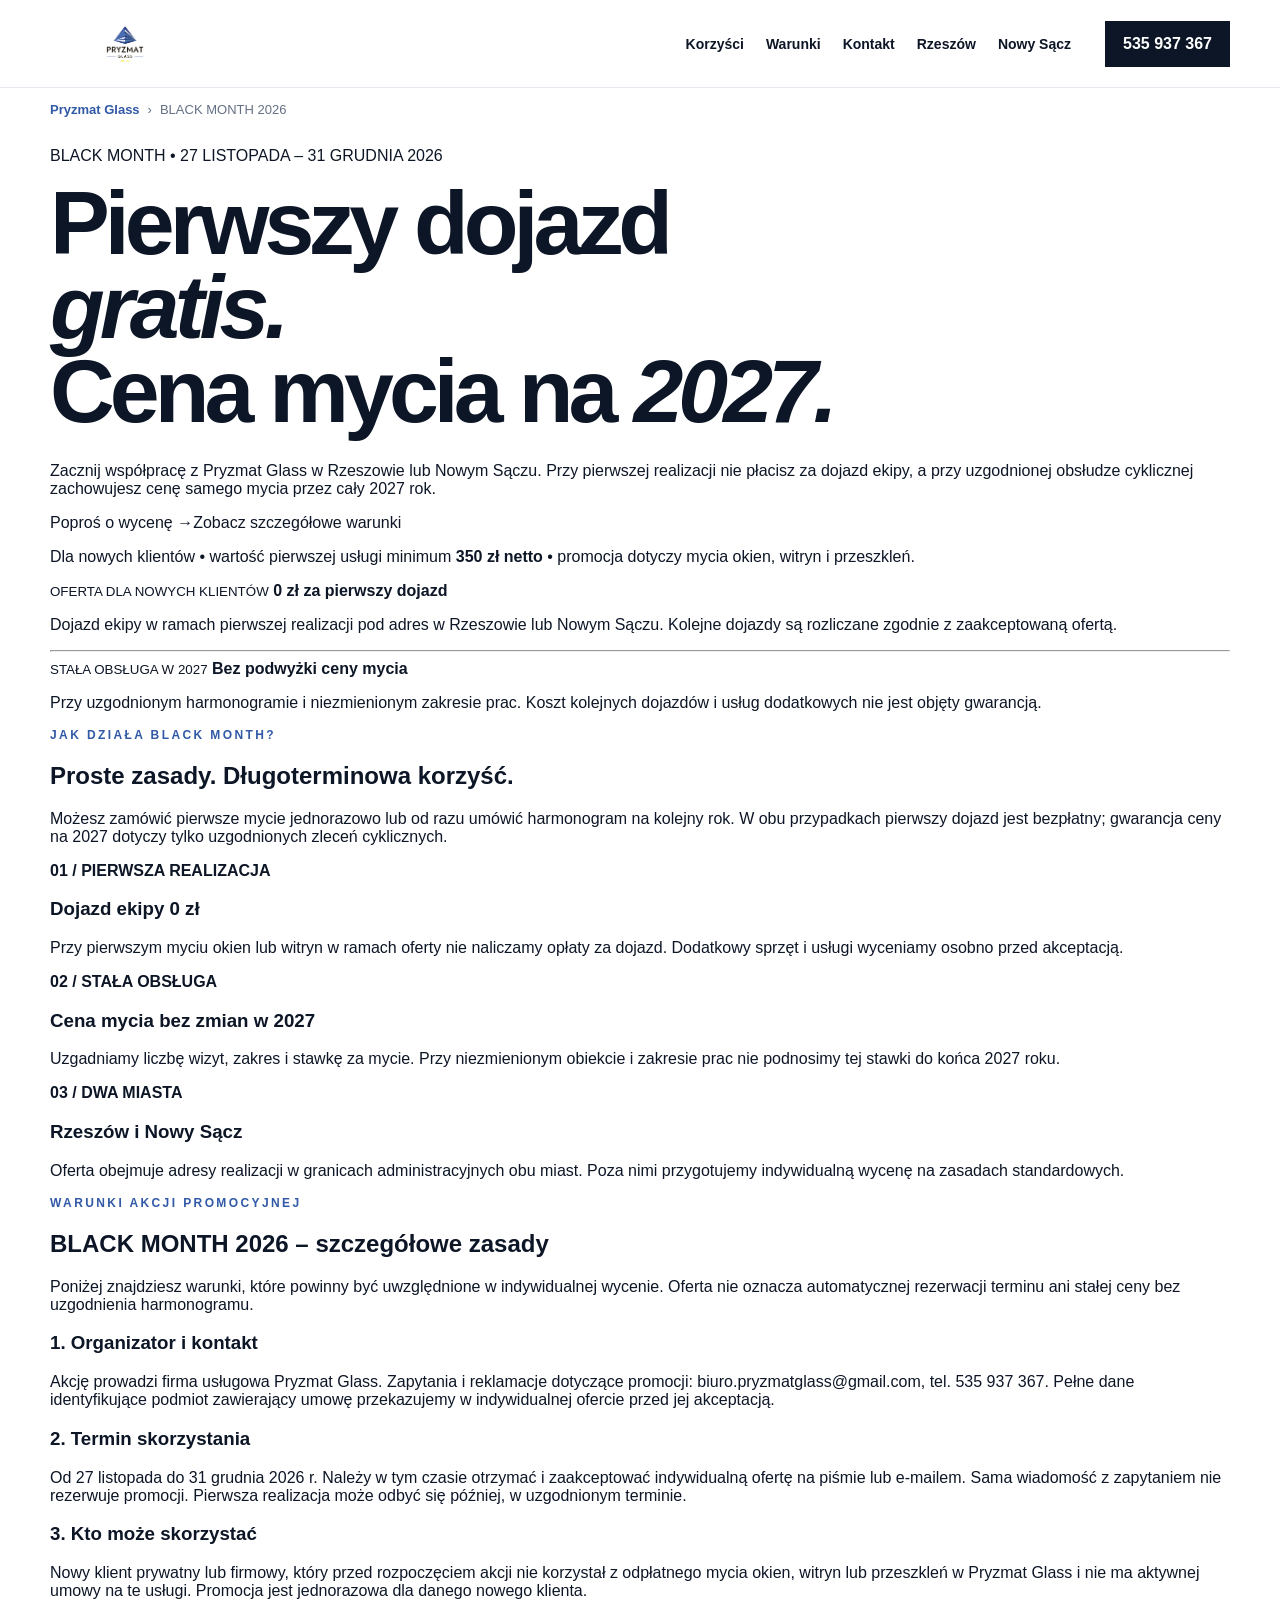
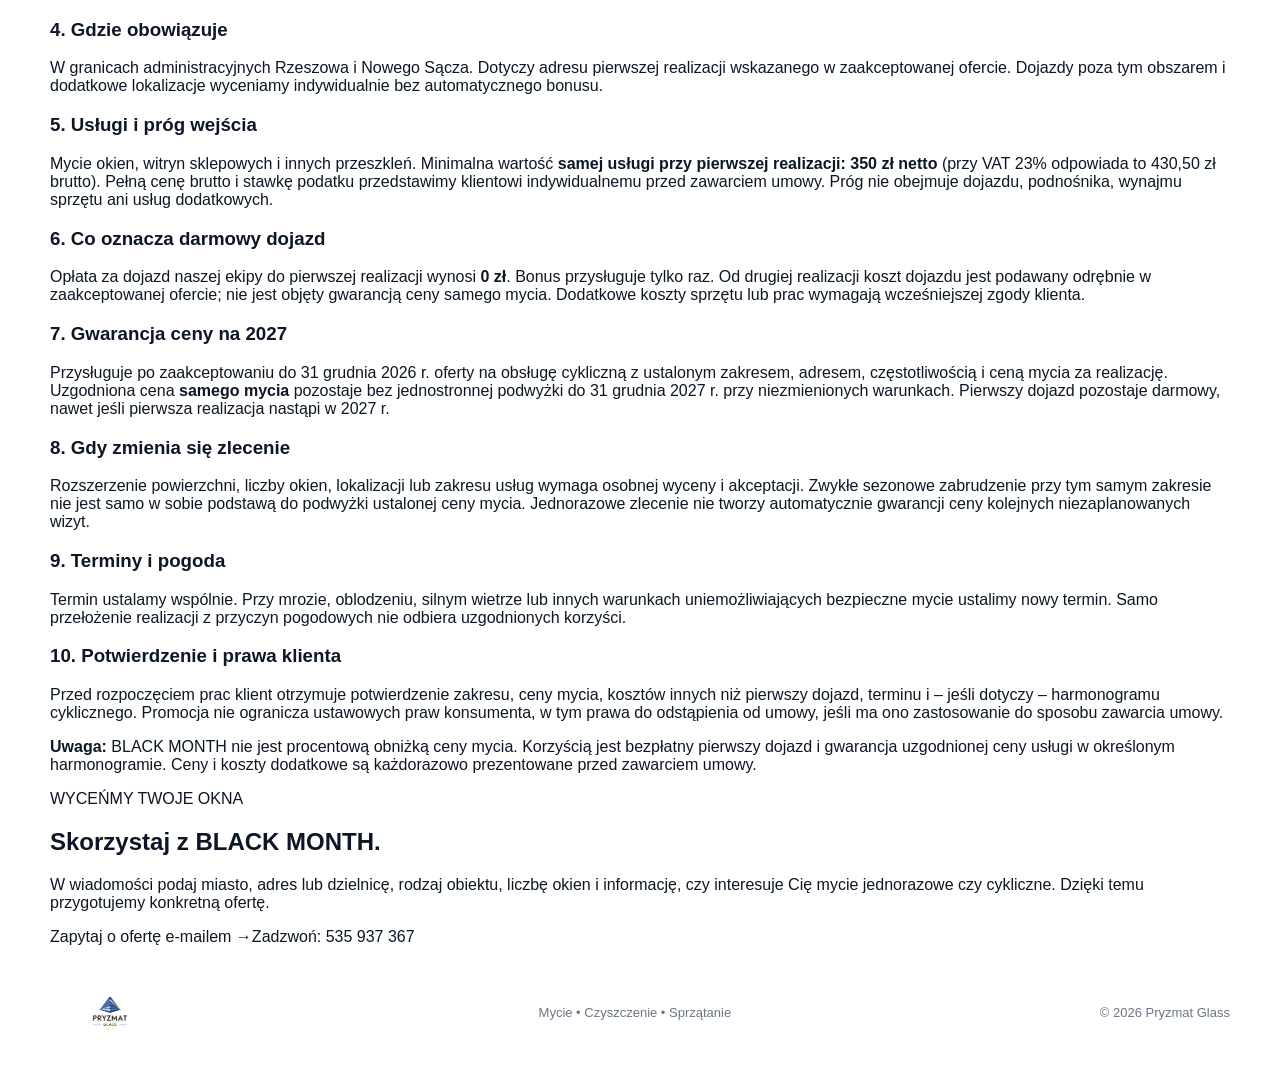
==== black-month/index.html @ 99ae0de3 "Add Black Month 2026 landing page and offer terms" ====
<!doctype html>
<html lang="pl">
<head>
<meta charset="utf-8">
<meta name="viewport" content="width=device-width,initial-scale=1">
<title>BLACK MONTH 2026 | Pierwszy dojazd gratis – Pryzmat Glass</title>
<meta name="description" content="BLACK MONTH Pryzmat Glass: od 27 listopada do 31 grudnia 2026 nowi klienci w Rzeszowie i Nowym Sączu mogą uzyskać bezpłatny dojazd przy pierwszym myciu okien oraz stałą cenę cyklicznego mycia na 2027 r. Sprawdź warunki.">
<link rel="canonical" href="https://pryzmat-glass.pl/black-month/">
<link rel="stylesheet" href="../assets/style.css">
<link rel="stylesheet" href="../assets/black-month.css">
<meta property="og:type" content="website">
<meta property="og:title" content="BLACK MONTH Pryzmat Glass | Pierwszy dojazd gratis">
<meta property="og:description" content="Dla nowych klientów w Rzeszowie i Nowym Sączu. Pierwszy dojazd gratis przy myciu od 350 zł netto, a przy stałej obsłudze – gwarancja ceny mycia w 2027 r.">
<meta property="og:url" content="https://pryzmat-glass.pl/black-month/">
<meta property="og:image" content="https://pryzmat-glass.pl/assets/images/20220507_125303.jpg">
</head>
<body class="bm-page">
<header class="top"><a class="brand" href="../"><img src="../assets/images/logo.jpg" alt="Pryzmat Glass"></a><button class="menu" aria-label="Menu">☰</button><nav aria-label="Nawigacja"><a href="#korzysci">Korzyści</a><a href="#warunki">Warunki</a><a href="#kontakt">Kontakt</a><a href="../mycie-okien-rzeszow/">Rzeszów</a><a href="../mycie-okien-nowy-sacz/">Nowy Sącz</a></nav><a class="phone" href="tel:+48535937367">535 937 367</a></header>
<main>
<nav class="breadcrumbs wrap" aria-label="Okruszki"><a href="../">Pryzmat Glass</a><span aria-hidden="true">›</span><span>BLACK MONTH 2026</span></nav>
<section class="bm-hero" aria-labelledby="bm-title"><div class="wrap bm-hero-inner">
<div>
<p class="bm-kicker">BLACK MONTH • 27 LISTOPADA – 31 GRUDNIA 2026</p>
<h1 id="bm-title">Pierwszy dojazd <em>gratis.</em><br>Cena mycia na <em>2027.</em></h1>
<p class="bm-hero-lead">Zacznij współpracę z Pryzmat Glass w Rzeszowie lub Nowym Sączu. Przy pierwszej realizacji nie płacisz za dojazd ekipy, a przy uzgodnionej obsłudze cyklicznej zachowujesz cenę samego mycia przez cały 2027 rok.</p>
<div class="bm-actions"><a class="bm-button" href="#kontakt">Poproś o wycenę →</a><a class="bm-link" href="#warunki">Zobacz szczegółowe warunki</a></div>
<p class="bm-small">Dla nowych klientów • wartość pierwszej usługi minimum <strong>350 zł netto</strong> • promocja dotyczy mycia okien, witryn i przeszkleń.</p>
</div>
<aside class="bm-ticket" aria-label="Najważniejsze zasady">
<small>OFERTA DLA NOWYCH KLIENTÓW</small>
<strong>0 zł za pierwszy dojazd</strong>
<p>Dojazd ekipy w ramach pierwszej realizacji pod adres w Rzeszowie lub Nowym Sączu. Kolejne dojazdy są rozliczane zgodnie z zaakceptowaną ofertą.</p>
<hr>
<small>STAŁA OBSŁUGA W 2027</small>
<strong>Bez podwyżki ceny mycia</strong>
<p>Przy uzgodnionym harmonogramie i niezmienionym zakresie prac. Koszt kolejnych dojazdów i usług dodatkowych nie jest objęty gwarancją.</p>
</aside>
</div></section>
<section class="bm-block wrap" id="korzysci" aria-labelledby="bm-korzysci-title">
<p class="eyebrow blue">JAK DZIAŁA BLACK MONTH?</p><h2 id="bm-korzysci-title">Proste zasady. Długoterminowa korzyść.</h2>
<p class="bm-intro">Możesz zamówić pierwsze mycie jednorazowo lub od razu umówić harmonogram na kolejny rok. W obu przypadkach pierwszy dojazd jest bezpłatny; gwarancja ceny na 2027 dotyczy tylko uzgodnionych zleceń cyklicznych.</p>
<div class="bm-cards">
<article class="bm-card"><b>01 / PIERWSZA REALIZACJA</b><h3>Dojazd ekipy 0 zł</h3><p>Przy pierwszym myciu okien lub witryn w ramach oferty nie naliczamy opłaty za dojazd. Dodatkowy sprzęt i usługi wyceniamy osobno przed akceptacją.</p></article>
<article class="bm-card"><b>02 / STAŁA OBSŁUGA</b><h3>Cena mycia bez zmian w 2027</h3><p>Uzgadniamy liczbę wizyt, zakres i stawkę za mycie. Przy niezmienionym obiekcie i zakresie prac nie podnosimy tej stawki do końca 2027 roku.</p></article>
<article class="bm-card"><b>03 / DWA MIASTA</b><h3>Rzeszów i Nowy Sącz</h3><p>Oferta obejmuje adresy realizacji w granicach administracyjnych obu miast. Poza nimi przygotujemy indywidualną wycenę na zasadach standardowych.</p></article>
</div>
</section>
<section class="bm-terms" id="warunki" aria-labelledby="bm-warunki-title"><div class="wrap">
<p class="eyebrow blue">WARUNKI AKCJI PROMOCYJNEJ</p><h2 id="bm-warunki-title">BLACK MONTH 2026 – szczegółowe zasady</h2>
<p class="bm-intro">Poniżej znajdziesz warunki, które powinny być uwzględnione w indywidualnej wycenie. Oferta nie oznacza automatycznej rezerwacji terminu ani stałej ceny bez uzgodnienia harmonogramu.</p>
<div class="bm-terms-list">
<section class="bm-term"><h3>1. Organizator i kontakt</h3><p>Akcję prowadzi firma usługowa Pryzmat Glass. Zapytania i reklamacje dotyczące promocji: <a href="mailto:biuro.pryzmatglass@gmail.com">biuro.pryzmatglass@gmail.com</a>, tel. <a href="tel:+48535937367">535 937 367</a>. Pełne dane identyfikujące podmiot zawierający umowę przekazujemy w indywidualnej ofercie przed jej akceptacją.</p></section>
<section class="bm-term"><h3>2. Termin skorzystania</h3><p>Od <time datetime="2026-11-27">27 listopada</time> do <time datetime="2026-12-31">31 grudnia 2026 r.</time> Należy w tym czasie otrzymać i zaakceptować indywidualną ofertę na piśmie lub e-mailem. Sama wiadomość z zapytaniem nie rezerwuje promocji. Pierwsza realizacja może odbyć się później, w uzgodnionym terminie.</p></section>
<section class="bm-term"><h3>3. Kto może skorzystać</h3><p>Nowy klient prywatny lub firmowy, który przed rozpoczęciem akcji nie korzystał z odpłatnego mycia okien, witryn lub przeszkleń w Pryzmat Glass i nie ma aktywnej umowy na te usługi. Promocja jest jednorazowa dla danego nowego klienta.</p></section>
<section class="bm-term"><h3>4. Gdzie obowiązuje</h3><p>W granicach administracyjnych Rzeszowa i Nowego Sącza. Dotyczy adresu pierwszej realizacji wskazanego w zaakceptowanej ofercie. Dojazdy poza tym obszarem i dodatkowe lokalizacje wyceniamy indywidualnie bez automatycznego bonusu.</p></section>
<section class="bm-term"><h3>5. Usługi i próg wejścia</h3><p>Mycie okien, witryn sklepowych i innych przeszkleń. Minimalna wartość <strong>samej usługi przy pierwszej realizacji: 350 zł netto</strong> (przy VAT 23% odpowiada to 430,50 zł brutto). Pełną cenę brutto i stawkę podatku przedstawimy klientowi indywidualnemu przed zawarciem umowy. Próg nie obejmuje dojazdu, podnośnika, wynajmu sprzętu ani usług dodatkowych.</p></section>
<section class="bm-term"><h3>6. Co oznacza darmowy dojazd</h3><p>Opłata za dojazd naszej ekipy do pierwszej realizacji wynosi <strong>0 zł</strong>. Bonus przysługuje tylko raz. Od drugiej realizacji koszt dojazdu jest podawany odrębnie w zaakceptowanej ofercie; nie jest objęty gwarancją ceny samego mycia. Dodatkowe koszty sprzętu lub prac wymagają wcześniejszej zgody klienta.</p></section>
<section class="bm-term"><h3>7. Gwarancja ceny na 2027</h3><p>Przysługuje po zaakceptowaniu do 31 grudnia 2026 r. oferty na obsługę cykliczną z ustalonym zakresem, adresem, częstotliwością i ceną mycia za realizację. Uzgodniona cena <strong>samego mycia</strong> pozostaje bez jednostronnej podwyżki do <time datetime="2027-12-31">31 grudnia 2027 r.</time> przy niezmienionych warunkach. Pierwszy dojazd pozostaje darmowy, nawet jeśli pierwsza realizacja nastąpi w 2027 r.</p></section>
<section class="bm-term"><h3>8. Gdy zmienia się zlecenie</h3><p>Rozszerzenie powierzchni, liczby okien, lokalizacji lub zakresu usług wymaga osobnej wyceny i akceptacji. Zwykłe sezonowe zabrudzenie przy tym samym zakresie nie jest samo w sobie podstawą do podwyżki ustalonej ceny mycia. Jednorazowe zlecenie nie tworzy automatycznie gwarancji ceny kolejnych niezaplanowanych wizyt.</p></section>
<section class="bm-term"><h3>9. Terminy i pogoda</h3><p>Termin ustalamy wspólnie. Przy mrozie, oblodzeniu, silnym wietrze lub innych warunkach uniemożliwiających bezpieczne mycie ustalimy nowy termin. Samo przełożenie realizacji z przyczyn pogodowych nie odbiera uzgodnionych korzyści.</p></section>
<section class="bm-term"><h3>10. Potwierdzenie i prawa klienta</h3><p>Przed rozpoczęciem prac klient otrzymuje potwierdzenie zakresu, ceny mycia, kosztów innych niż pierwszy dojazd, terminu i – jeśli dotyczy – harmonogramu cyklicznego. Promocja nie ogranicza ustawowych praw konsumenta, w tym prawa do odstąpienia od umowy, jeśli ma ono zastosowanie do sposobu zawarcia umowy.</p></section>
</div>
<p class="bm-footnote"><strong>Uwaga:</strong> BLACK MONTH nie jest procentową obniżką ceny mycia. Korzyścią jest bezpłatny pierwszy dojazd i gwarancja uzgodnionej ceny usługi w określonym harmonogramie. Ceny i koszty dodatkowe są każdorazowo prezentowane przed zawarciem umowy.</p>
</div></section>
<section class="bm-contact" id="kontakt"><div class="wrap">
<p class="bm-kicker">WYCEŃMY TWOJE OKNA</p><h2>Skorzystaj z BLACK MONTH.</h2>
<p>W wiadomości podaj miasto, adres lub dzielnicę, rodzaj obiektu, liczbę okien i informację, czy interesuje Cię mycie jednorazowe czy cykliczne. Dzięki temu przygotujemy konkretną ofertę.</p>
<div class="bm-actions"><a class="bm-button" href="mailto:biuro.pryzmatglass@gmail.com?subject=BLACK%20MONTH%202026%20-%20wycena%20mycia%20okien">Zapytaj o ofertę e-mailem →</a><a class="bm-link" href="tel:+48535937367">Zadzwoń: 535 937 367</a></div>
</div></section>
</main>
<footer><div class="wrap foot"><a href="../"><img src="../assets/images/logo.jpg" alt="Pryzmat Glass"></a><p>Mycie • Czyszczenie • Sprzątanie</p><p>© 2026 Pryzmat Glass</p></div></footer>
<script src="../assets/app.js"></script>
</body>
</html>
---- assets/style.css ----
:root{--blue:#3159a6;--ink:#0d1626;--muted:#647084;--light:#f4f6f9}*{box-sizing:border-box}html{scroll-behavior:smooth}body{margin:0;font-family:Arial,Helvetica,sans-serif;color:var(--ink);background:#fff}a{text-decoration:none;color:inherit}.wrap{width:min(1180px,calc(100% - 44px));margin:auto}.top{height:88px;display:flex;align-items:center;gap:34px;padding:0 max(22px,calc((100vw - 1180px)/2));background:#fff;position:sticky;top:0;z-index:10;border-bottom:1px solid #e7eaf0}.brand img{width:150px;height:64px;object-fit:contain}.top nav{display:flex;gap:28px;margin-left:auto;font-size:14px;font-weight:700}.top nav a:hover{color:var(--blue)}.phone{background:var(--ink);color:white;padding:14px 18px;font-weight:700}.menu{display:none;border:0;background:none;font-size:25px}.hero{height:min(760px,calc(100vh - 88px));min-height:580px;position:relative;background:url('images/windows-hero-1600.webp') center/cover no-repeat;color:white}.shade{position:absolute;inset:0;background:linear-gradient(90deg,rgba(5,14,28,.88),rgba(5,14,28,.42) 55%,rgba(5,14,28,.12))}.heroText{position:relative;z-index:1;width:min(1180px,calc(100% - 44px));margin:auto;padding-top:120px}.eyebrow{font-size:12px;letter-spacing:.2em;font-weight:800;margin:0 0 20px}.blue{color:var(--blue)}h1{font-size:clamp(50px,7vw,92px);line-height:.94;letter-spacing:-.055em;margin:0 0 28px;max-width:850px}h1 span{color:#8fb7ff}.heroText>p:not(.eyebrow){font-size:19px;line-height:1.6;max-width:620px;color:#e7edf7}.actions{display:flex;gap:12px;margin:34px 0}.primary,.ghost{display:inline-block;padding:16px 22px;font-weight:800;font-size:14px}.primary{background:var(--blue);color:white}.ghost{border:1px solid #ffffff80;color:white}.hero small{letter-spacing:.06em;color:#dce4f2}.intro{display:grid;grid-template-columns:1fr 1fr;gap:90px;padding:105px 0}.intro h2,.services h2,.gallery h2,.area h2,.contact h2,.dark h2{font-size:clamp(36px,5vw,60px);letter-spacing:-.04em;line-height:1.05;margin:0}.intro>p,.galleryHead>p,.area>p{font-size:17px;line-height:1.75;color:var(--muted)}.services{background:var(--light);padding:100px 0}.grid{display:grid;grid-template-columns:repeat(3,1fr);margin-top:55px;border-top:1px solid #d8dde5;border-left:1px solid #d8dde5}.grid article{background:white;padding:34px;min-height:220px;border-right:1px solid #d8dde5;border-bottom:1px solid #d8dde5}.grid b{font-size:12px;color:var(--blue)}.grid h3{font-size:23px;margin:40px 0 12px}.grid p{color:var(--muted);line-height:1.6}.gallery{padding:105px 0}.galleryHead{display:grid;grid-template-columns:1.4fr .6fr;gap:60px;align-items:end;margin-bottom:45px}.masonry{display:grid;grid-template-columns:repeat(3,1fr);grid-auto-rows:330px;gap:12px}.masonry figure{margin:0;overflow:hidden;background:#eee}.masonry .wide{grid-column:span 2}.masonry img{width:100%;height:100%;object-fit:cover;transition:.4s}.masonry figure:hover img{transform:scale(1.025)}.dark{background:#0b1321;color:white;padding:100px 0}.darkGrid{display:grid;grid-template-columns:1.2fr .8fr;gap:100px}.darkGrid h3{font-size:21px;margin:0 0 10px}.darkGrid p{color:#aeb8c8;line-height:1.7;margin:0 0 35px}.area{padding:100px 0}.cities{display:flex;flex-wrap:wrap;gap:10px;margin:42px 0 28px}.cities span{font-size:18px;font-weight:800;padding:16px 22px;background:var(--light);border-bottom:3px solid var(--blue)}.contact{background:#3159a6;color:white;padding:100px 0}.contactGrid{display:grid;grid-template-columns:1fr 1fr;gap:80px}.contactGrid>div>p:last-child{line-height:1.7;color:#e2eaff;max-width:570px}.contactBox{display:flex;flex-direction:column;align-items:flex-start;justify-content:center}.number{font-size:clamp(35px,5vw,58px);font-weight:900;letter-spacing:-.04em}.mail{margin:14px 0 30px}.black{background:#0b1321}footer{padding:35px 0}.foot{display:flex;align-items:center;justify-content:space-between;color:#6c7585;font-size:13px}.foot img{width:120px;height:60px;object-fit:contain}@media(max-width:820px){.top{height:72px}.brand img{width:112px;height:55px}.phone{display:none}.menu{display:block;margin-left:auto}.top nav{display:none;position:absolute;top:72px;left:0;right:0;background:white;padding:22px;flex-direction:column;border-bottom:1px solid #ddd}.top nav.open{display:flex}.hero{min-height:620px}.heroText{padding-top:95px}.intro,.galleryHead,.darkGrid,.contactGrid{grid-template-columns:1fr;gap:35px}.intro,.services,.gallery,.dark,.area,.contact{padding-top:75px;padding-bottom:75px}.grid{grid-template-columns:1fr}.masonry{grid-template-columns:1fr;grid-auto-rows:300px}.masonry .wide{grid-column:auto}.foot{flex-direction:column;gap:12px;text-align:center}}@media(max-width:480px){.wrap,.heroText{width:min(100% - 28px,1180px)}h1{font-size:48px}.actions{flex-direction:column;align-items:flex-start}.masonry{grid-auto-rows:250px}}

.subHero{height:650px;min-height:560px;position:relative;background:url('images/windows-hero-1600.webp') center/cover no-repeat;color:white}.subHero .heroText{padding-top:105px}.related p{font-size:17px;line-height:1.75;color:var(--muted);margin-top:0}.textLink{display:inline-block;margin-top:12px;color:var(--blue);font-weight:800}.faq{margin-top:48px;border-top:1px solid #d8dde5}.faq details{background:#fff;border-bottom:1px solid #d8dde5;padding:0 26px}.faq summary{cursor:pointer;font-size:18px;font-weight:800;padding:24px 0}.faq details p{color:var(--muted);line-height:1.7;margin:0 0 24px}@media(max-width:820px){.subHero{min-height:620px}.subHero .heroText{padding-top:90px}}


.subHero.cleaningHero{background-image:linear-gradient(90deg,rgba(4,14,25,.78) 0%,rgba(4,14,25,.42) 42%,rgba(4,14,25,.08) 72%),url("images/sprzatanie-krosno-hero.jpg");background-size:cover;background-position:center}

.breadcrumbs{padding:14px 0;font-size:13px;color:var(--muted);display:flex;gap:8px;align-items:center}.breadcrumbs a{font-weight:700;color:var(--blue)}

:root{--windows-hero-image:url('/assets/images/windows-hero-1600.webp')}
.nsHero,.rzHero{padding-bottom:32px}
section[id]{scroll-margin-top:100px}
.breadcrumbs{flex-wrap:wrap}
.mail{overflow-wrap:anywhere;max-width:100%}
.projectVideo{max-width:500px;margin:28px auto 0;padding:24px;text-align:center;background:var(--light);border:1px solid #d8dde5;min-height:240px}
.projectVideo button{border:0;cursor:pointer;font-family:inherit;min-height:44px}
.projectVideo button[hidden]{display:none}
.projectVideo .fb-video,.projectVideo iframe{max-width:100%}
.projectVideo p{line-height:1.6}
@media(max-width:820px){
  :root{--windows-hero-image:url('/assets/images/windows-hero-960.webp')}
  .hero,.subHero{background-image:var(--windows-hero-image);height:auto;min-height:620px;padding-bottom:36px}
  .top{gap:8px;padding-left:14px;padding-right:14px}
  .top .brand{margin-right:auto;flex-shrink:0}
  .top .brand img{width:90px}
  .top .phone{display:inline-flex;align-items:center;order:2;min-height:44px;padding:10px;font-size:13px;white-space:nowrap}
  .top .menu{order:3;margin-left:0;min-width:44px;min-height:44px;flex-shrink:0}
  .top nav{max-height:calc(100dvh - 72px);overflow-y:auto}
  section[id]{scroll-margin-top:84px}
}
@media(prefers-reduced-motion:reduce){html{scroll-behavior:auto}.masonry img{transition:none}}

.subHero.gutterHero{background-image:linear-gradient(90deg,rgba(4,14,25,.82) 0%,rgba(4,14,25,.45) 45%,rgba(4,14,25,.10) 75%),url("images/czyszczenie-rynien-krosno-hero.webp");background-size:cover;background-position:center}
.subHero.pavingHero{background-image:linear-gradient(90deg,rgba(4,14,25,.82) 0%,rgba(4,14,25,.43) 45%,rgba(4,14,25,.08) 75%),url("images/mycie-kostki-krosno-hero.webp");background-size:cover;background-position:center}

.nsHomeProject{display:grid;grid-template-columns:minmax(0,1fr) minmax(0,1fr);align-items:center;gap:48px;padding:0 0 80px}.nsHomeProject figure{margin:0}.nsHomeProject img{display:block;width:100%;height:auto;border-radius:4px}.nsHomeProject figcaption{font-size:14px;line-height:1.5;color:var(--muted);margin-top:8px}.nsHomeProject h2{font-size:clamp(30px,4vw,48px);letter-spacing:-.04em;line-height:1.1;margin:0 0 20px}.nsHomeProject p:not(.eyebrow){font-size:17px;line-height:1.7;color:var(--muted)}@media(max-width:820px){.nsHomeProject{grid-template-columns:1fr;gap:28px;padding-bottom:60px}}

/* Accessible desktop/mobile service dropdown and rental navigation */
.top nav{align-items:center;gap:22px}.top .nav-dropdown{position:relative}.top .nav-dropdown summary{list-style:none;cursor:pointer;white-space:nowrap;font-weight:700}.top .nav-dropdown summary::-webkit-details-marker{display:none}.top .nav-dropdown summary span{font-size:11px;margin-left:4px}.top .nav-dropdown summary:hover,.top .nav-dropdown[open] summary{color:var(--blue)}.top .nav-dropdown-list{position:absolute;top:calc(100% + 20px);left:-18px;min-width:240px;background:#fff;border:1px solid #e3e8f0;box-shadow:0 14px 32px rgba(13,22,38,.15);padding:8px;display:flex;flex-direction:column;gap:0;z-index:20}.top .nav-dropdown-list a{display:block;padding:12px 14px;white-space:nowrap;border-radius:4px}.top .nav-dropdown-list a:hover,.top .nav-dropdown-list a:focus-visible{background:#eef3fa}.top .nav-rental{color:#3159a6;font-weight:800}.top .nav-dropdown summary:focus-visible,.top nav a:focus-visible{outline:2px solid #3159a6;outline-offset:4px}@media(max-width:1050px) and (min-width:821px){.top{gap:16px}.top nav{gap:14px;font-size:13px}.brand img{width:115px}.phone{padding:12px;font-size:13px}}@media(max-width:820px){.top nav{align-items:stretch;gap:0}.top nav>a,.top .nav-dropdown summary{display:block;padding:12px 0}.top .nav-dropdown-list{position:static;min-width:0;box-shadow:none;border:0;border-left:2px solid #dce5f0;padding:0 0 0 14px;margin:4px 0 8px}.top .nav-dropdown-list a{white-space:normal;padding:11px 8px}.top .nav-rental{font-weight:800}}
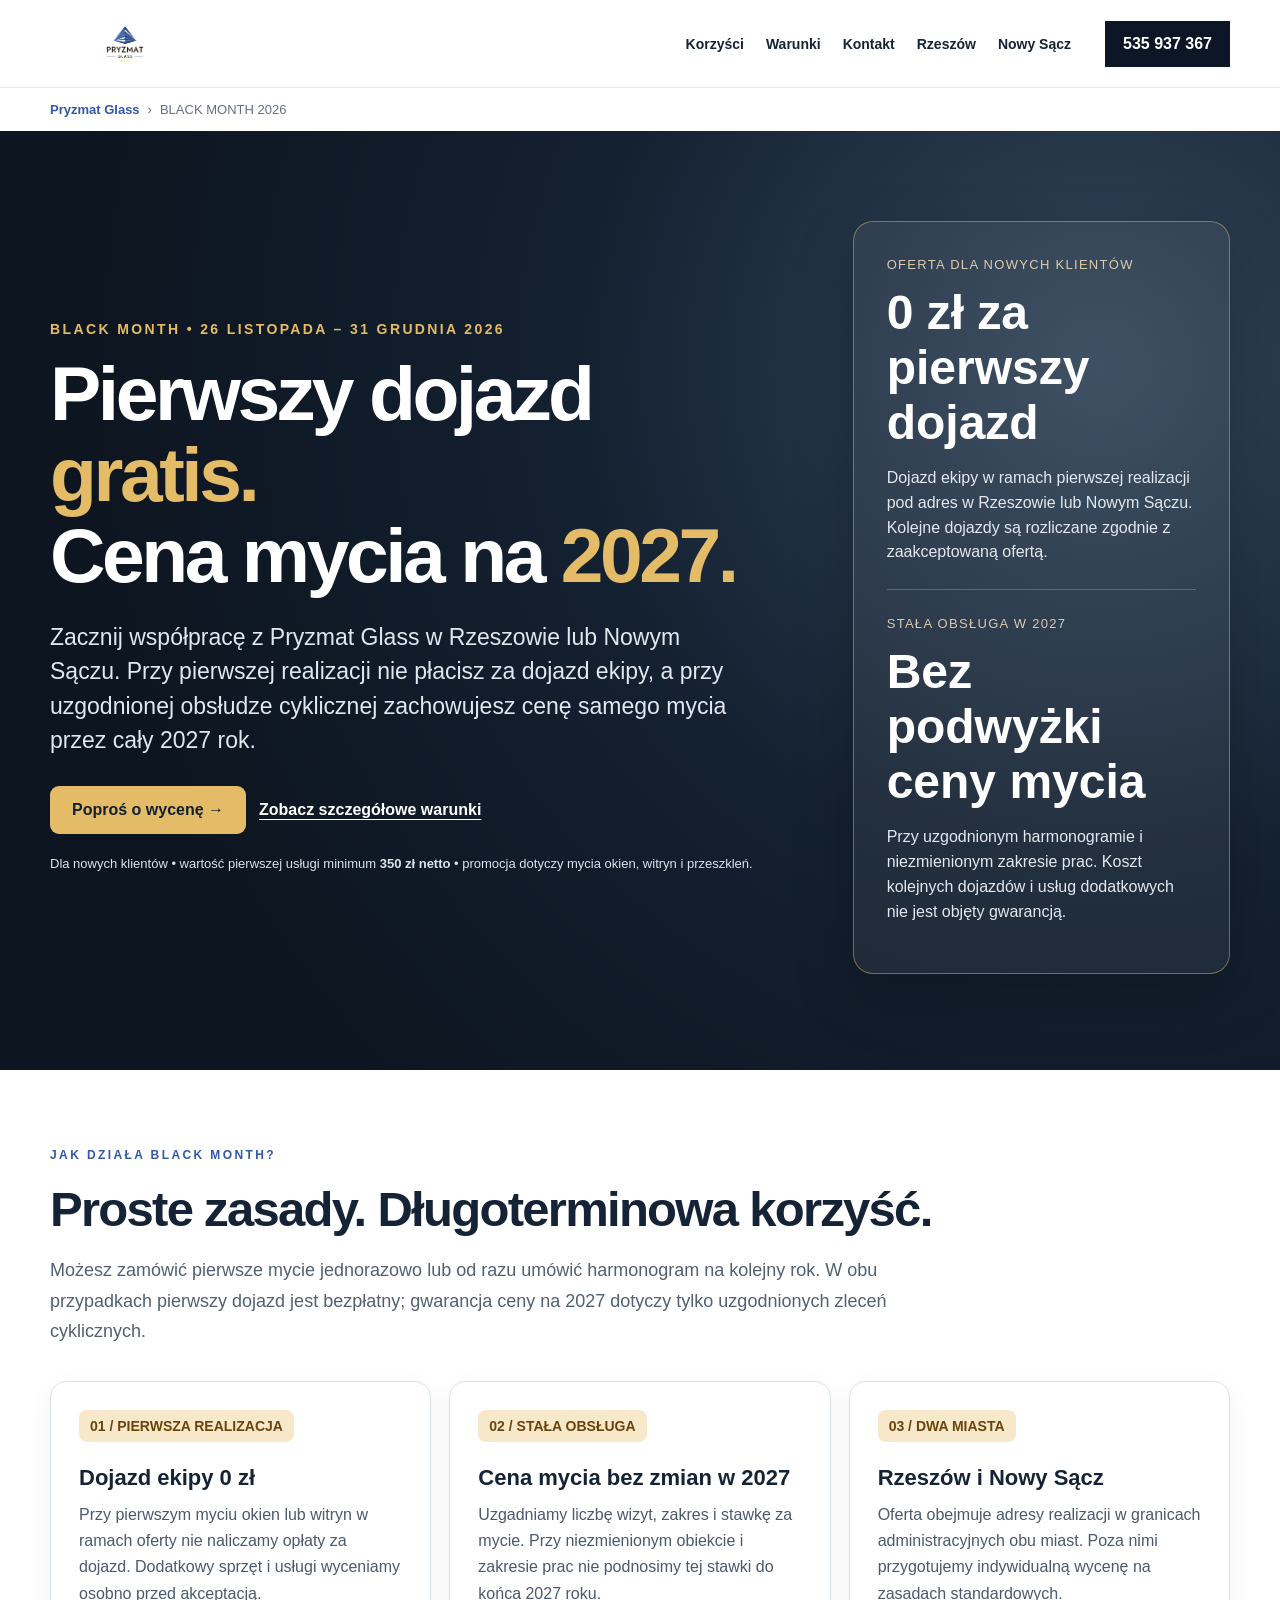
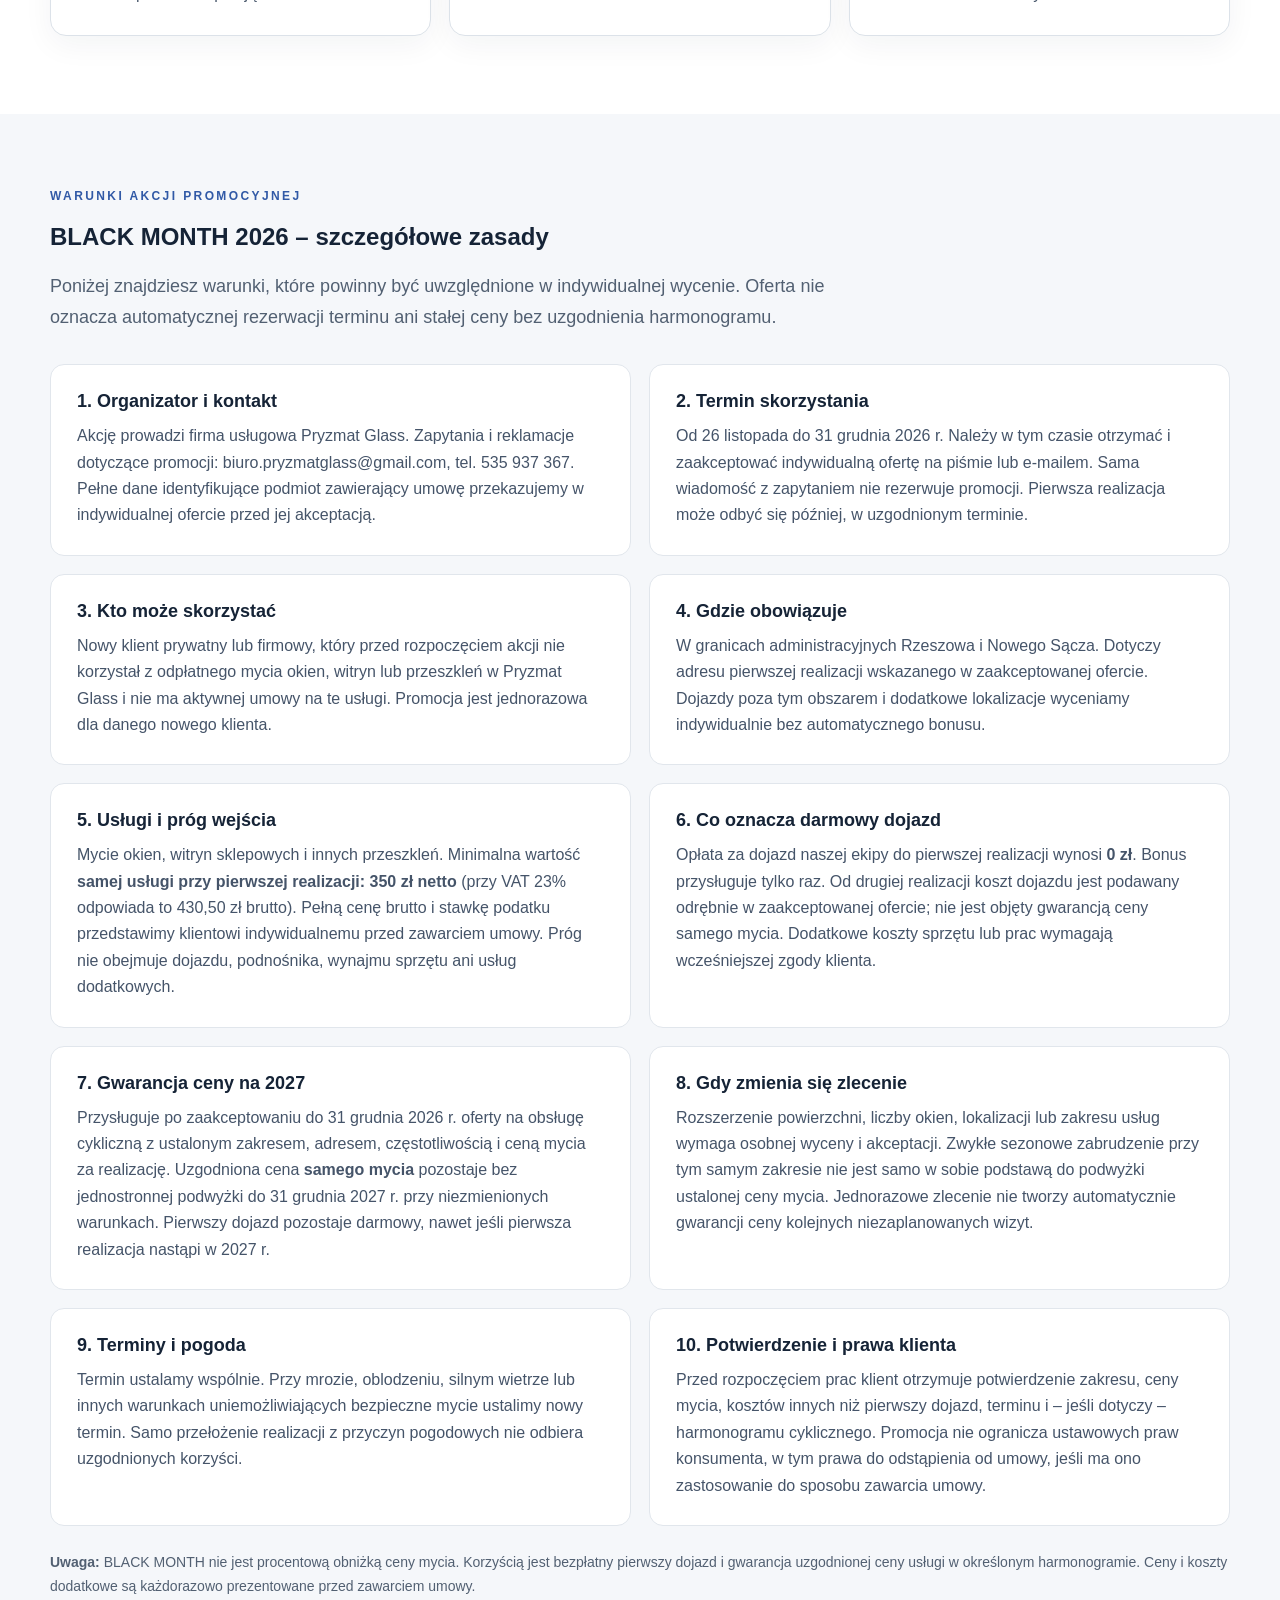
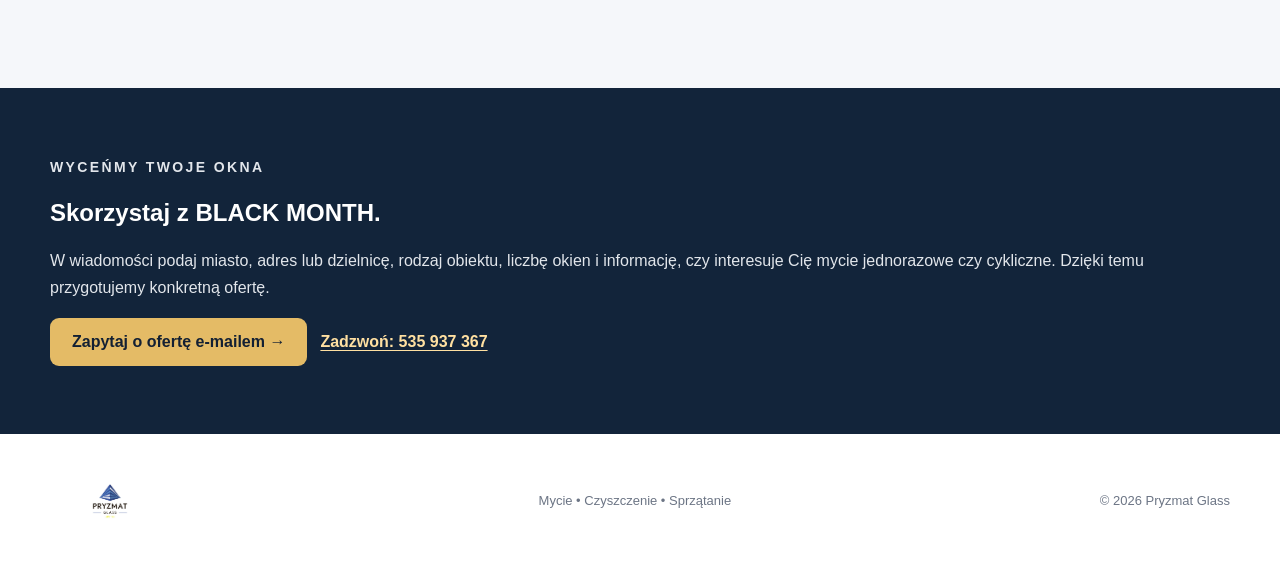
==== commit d6df5cea: "Start Black Month promotion on 26 November 2026" ====
--- a/black-month/index.html
+++ b/black-month/index.html
@@ -4,7 +4,7 @@
 <meta charset="utf-8">
 <meta name="viewport" content="width=device-width,initial-scale=1">
 <title>BLACK MONTH 2026 | Pierwszy dojazd gratis – Pryzmat Glass</title>
-<meta name="description" content="BLACK MONTH Pryzmat Glass: od 27 listopada do 31 grudnia 2026 nowi klienci w Rzeszowie i Nowym Sączu mogą uzyskać bezpłatny dojazd przy pierwszym myciu okien oraz stałą cenę cyklicznego mycia na 2027 r. Sprawdź warunki.">
+<meta name="description" content="BLACK MONTH Pryzmat Glass: od 26 listopada do 31 grudnia 2026 nowi klienci w Rzeszowie i Nowym Sączu mogą uzyskać bezpłatny dojazd przy pierwszym myciu okien oraz stałą cenę cyklicznego mycia na 2027 r. Sprawdź warunki.">
 <link rel="canonical" href="https://pryzmat-glass.pl/black-month/">
 <link rel="stylesheet" href="../assets/style.css">
 <link rel="stylesheet" href="../assets/black-month.css">
@@ -20,7 +20,7 @@
 <nav class="breadcrumbs wrap" aria-label="Okruszki"><a href="../">Pryzmat Glass</a><span aria-hidden="true">›</span><span>BLACK MONTH 2026</span></nav>
 <section class="bm-hero" aria-labelledby="bm-title"><div class="wrap bm-hero-inner">
 <div>
-<p class="bm-kicker">BLACK MONTH • 27 LISTOPADA – 31 GRUDNIA 2026</p>
+<p class="bm-kicker">BLACK MONTH • 26 LISTOPADA – 31 GRUDNIA 2026</p>
 <h1 id="bm-title">Pierwszy dojazd <em>gratis.</em><br>Cena mycia na <em>2027.</em></h1>
 <p class="bm-hero-lead">Zacznij współpracę z Pryzmat Glass w Rzeszowie lub Nowym Sączu. Przy pierwszej realizacji nie płacisz za dojazd ekipy, a przy uzgodnionej obsłudze cyklicznej zachowujesz cenę samego mycia przez cały 2027 rok.</p>
 <div class="bm-actions"><a class="bm-button" href="#kontakt">Poproś o wycenę →</a><a class="bm-link" href="#warunki">Zobacz szczegółowe warunki</a></div>
@@ -50,7 +50,7 @@
 <p class="bm-intro">Poniżej znajdziesz warunki, które powinny być uwzględnione w indywidualnej wycenie. Oferta nie oznacza automatycznej rezerwacji terminu ani stałej ceny bez uzgodnienia harmonogramu.</p>
 <div class="bm-terms-list">
 <section class="bm-term"><h3>1. Organizator i kontakt</h3><p>Akcję prowadzi firma usługowa Pryzmat Glass. Zapytania i reklamacje dotyczące promocji: <a href="mailto:biuro.pryzmatglass@gmail.com">biuro.pryzmatglass@gmail.com</a>, tel. <a href="tel:+48535937367">535 937 367</a>. Pełne dane identyfikujące podmiot zawierający umowę przekazujemy w indywidualnej ofercie przed jej akceptacją.</p></section>
-<section class="bm-term"><h3>2. Termin skorzystania</h3><p>Od <time datetime="2026-11-27">27 listopada</time> do <time datetime="2026-12-31">31 grudnia 2026 r.</time> Należy w tym czasie otrzymać i zaakceptować indywidualną ofertę na piśmie lub e-mailem. Sama wiadomość z zapytaniem nie rezerwuje promocji. Pierwsza realizacja może odbyć się później, w uzgodnionym terminie.</p></section>
+<section class="bm-term"><h3>2. Termin skorzystania</h3><p>Od <time datetime="2026-11-26">26 listopada</time> do <time datetime="2026-12-31">31 grudnia 2026 r.</time> Należy w tym czasie otrzymać i zaakceptować indywidualną ofertę na piśmie lub e-mailem. Sama wiadomość z zapytaniem nie rezerwuje promocji. Pierwsza realizacja może odbyć się później, w uzgodnionym terminie.</p></section>
 <section class="bm-term"><h3>3. Kto może skorzystać</h3><p>Nowy klient prywatny lub firmowy, który przed rozpoczęciem akcji nie korzystał z odpłatnego mycia okien, witryn lub przeszkleń w Pryzmat Glass i nie ma aktywnej umowy na te usługi. Promocja jest jednorazowa dla danego nowego klienta.</p></section>
 <section class="bm-term"><h3>4. Gdzie obowiązuje</h3><p>W granicach administracyjnych Rzeszowa i Nowego Sącza. Dotyczy adresu pierwszej realizacji wskazanego w zaakceptowanej ofercie. Dojazdy poza tym obszarem i dodatkowe lokalizacje wyceniamy indywidualnie bez automatycznego bonusu.</p></section>
 <section class="bm-term"><h3>5. Usługi i próg wejścia</h3><p>Mycie okien, witryn sklepowych i innych przeszkleń. Minimalna wartość <strong>samej usługi przy pierwszej realizacji: 350 zł netto</strong> (przy VAT 23% odpowiada to 430,50 zł brutto). Pełną cenę brutto i stawkę podatku przedstawimy klientowi indywidualnemu przed zawarciem umowy. Próg nie obejmuje dojazdu, podnośnika, wynajmu sprzętu ani usług dodatkowych.</p></section>
--- a/assets/black-month.css
+++ b/assets/black-month.css
@@ -0,0 +1,48 @@
+/* Pryzmat Glass – Black Month 2026. All selectors scoped to bm-* components. */
+.bm-teaser{background:linear-gradient(110deg,#101722 0%,#1c2836 65%,#101722 100%);color:#fff;padding:20px 0;border-top:2px solid #bfa36a;border-bottom:2px solid #bfa36a}
+.bm-teaser-inner{width:min(1180px,calc(100% - 44px));margin:auto;display:flex;align-items:center;justify-content:space-between;gap:28px}
+.bm-teaser-copy{max-width:800px}
+.bm-teaser-eyebrow{display:block;color:#edcc89;letter-spacing:.12em;font-weight:800;font-size:12px;text-transform:uppercase;margin-bottom:5px}
+.bm-teaser strong{display:block;color:#fff;font-size:clamp(19px,2vw,28px);line-height:1.25}
+.bm-teaser p{margin:7px 0 0;color:#e1e5eb;line-height:1.5;font-size:14px}
+.bm-teaser-cta{display:inline-flex;align-items:center;justify-content:center;flex-shrink:0;background:#e4bb66;color:#111c2a;font-weight:800;border-radius:9px;padding:14px 22px;text-decoration:none}
+.bm-teaser-cta:hover,.bm-teaser-cta:focus-visible{background:#ffe1a4;color:#111c2a;outline-offset:3px}
+.bm-page{--bm-ink:#152336;--bm-gold:#e4bb66;--bm-gray:#647287;color:var(--bm-ink)}
+.bm-page .bm-hero{background:radial-gradient(circle at 86% 25%,#33465b 0%,#142131 40%,#0d1520 78%);color:#fff;padding:90px 0 96px;overflow:hidden}
+.bm-page .bm-hero-inner{display:grid;grid-template-columns:minmax(0,1.4fr) minmax(270px,.7fr);gap:48px;align-items:center}
+.bm-page .bm-kicker{margin:0 0 16px;color:var(--bm-gold);font-size:14px;font-weight:800;letter-spacing:.17em}
+.bm-page .bm-hero h1{color:#fff;font-size:clamp(44px,6vw,80px);line-height:1.06;letter-spacing:-.045em;margin:0 0 23px}
+.bm-page .bm-hero h1 em{font-style:normal;color:var(--bm-gold)}
+.bm-page .bm-hero-lead{font-size:clamp(18px,2.2vw,23px);line-height:1.5;max-width:700px;color:#e1e7ef;margin:0 0 28px}
+.bm-page .bm-actions{display:flex;flex-wrap:wrap;gap:13px;align-items:center}
+.bm-page .bm-button{display:inline-flex;align-items:center;justify-content:center;padding:15px 22px;border-radius:9px;background:var(--bm-gold);color:#132033;font-weight:800;text-decoration:none}
+.bm-page .bm-button:hover,.bm-page .bm-button:focus-visible{background:#ffe0a1}
+.bm-page .bm-link{color:#fff;text-decoration:underline;text-underline-offset:4px;font-weight:700}
+.bm-page .bm-small{font-size:13px;line-height:1.6;color:#dce3ea;margin:20px 0 0}
+.bm-page .bm-ticket{border:1px solid rgba(228,187,102,.45);background:rgba(255,255,255,.06);border-radius:20px;padding:33px;box-shadow:0 22px 60px rgba(0,0,0,.22)}
+.bm-page .bm-ticket small{color:#dbcbad;font-size:13px;letter-spacing:.1em}
+.bm-page .bm-ticket strong{display:block;font-size:clamp(32px,4vw,48px);margin:12px 0;color:#fff}
+.bm-page .bm-ticket p{color:#e4e8ee;line-height:1.55}
+.bm-page .bm-ticket hr{border:0;border-top:1px solid rgba(255,255,255,.22);margin:24px 0}
+.bm-page .bm-block{padding:78px 0}
+.bm-page .bm-block h2{font-size:clamp(30px,4vw,49px);margin:0 0 18px;letter-spacing:-.035em;line-height:1.12}
+.bm-page .bm-intro{max-width:840px;color:#526072;line-height:1.7;font-size:18px}
+.bm-page .bm-cards{display:grid;grid-template-columns:repeat(3,minmax(0,1fr));gap:18px;margin-top:34px}
+.bm-page .bm-card{padding:28px;border:1px solid #dce2e9;background:#fff;border-radius:16px;box-shadow:0 9px 30px rgba(17,35,57,.05)}
+.bm-page .bm-card b{display:inline-flex;background:#f7e8ca;border-radius:8px;padding:8px 11px;font-size:14px;color:#69450c}
+.bm-page .bm-card h3{margin:22px 0 10px;font-size:22px;line-height:1.25}
+.bm-page .bm-card p{line-height:1.65;color:#4a596d;margin:0}
+.bm-page .bm-terms{background:#f5f7fa;padding:75px 0}
+.bm-page .bm-terms-list{display:grid;grid-template-columns:repeat(2,minmax(0,1fr));gap:18px;margin-top:32px}
+.bm-page .bm-term{background:#fff;border:1px solid #e1e6ec;border-radius:14px;padding:26px}
+.bm-page .bm-term h3{margin:0 0 11px;font-size:18px}
+.bm-page .bm-term p,.bm-page .bm-term li{color:#455469;line-height:1.65;margin:0}
+.bm-page .bm-term ul{margin:0;padding-left:20px}
+.bm-page .bm-footnote{font-size:14px;color:#526072;line-height:1.7;margin-top:25px}
+.bm-page .bm-contact{background:#12243a;color:#fff;padding:68px 0}
+.bm-page .bm-contact h2{color:#fff}
+.bm-page .bm-contact p{line-height:1.7;color:#e2e6eb}
+.bm-page .bm-contact a:not(.bm-button){color:#ffe0a1;text-decoration:underline;text-underline-offset:3px}
+@media (max-width:800px){.bm-page .bm-hero-inner{grid-template-columns:1fr}.bm-page .bm-cards{grid-template-columns:1fr 1fr}.bm-page .bm-terms-list{grid-template-columns:1fr}.bm-teaser-inner{align-items:flex-start;flex-direction:column;gap:15px}}
+@media (max-width:590px){.bm-page .bm-hero{padding:60px 0}.bm-page .bm-block,.bm-page .bm-terms{padding:52px 0}.bm-page .bm-cards{grid-template-columns:1fr}.bm-page .bm-ticket{padding:25px}}
+@media (prefers-reduced-motion:no-preference){.bm-teaser-cta,.bm-page .bm-button{transition:background-color .18s ease,transform .18s ease}.bm-teaser-cta:hover,.bm-page .bm-button:hover{transform:translateY(-2px)}}
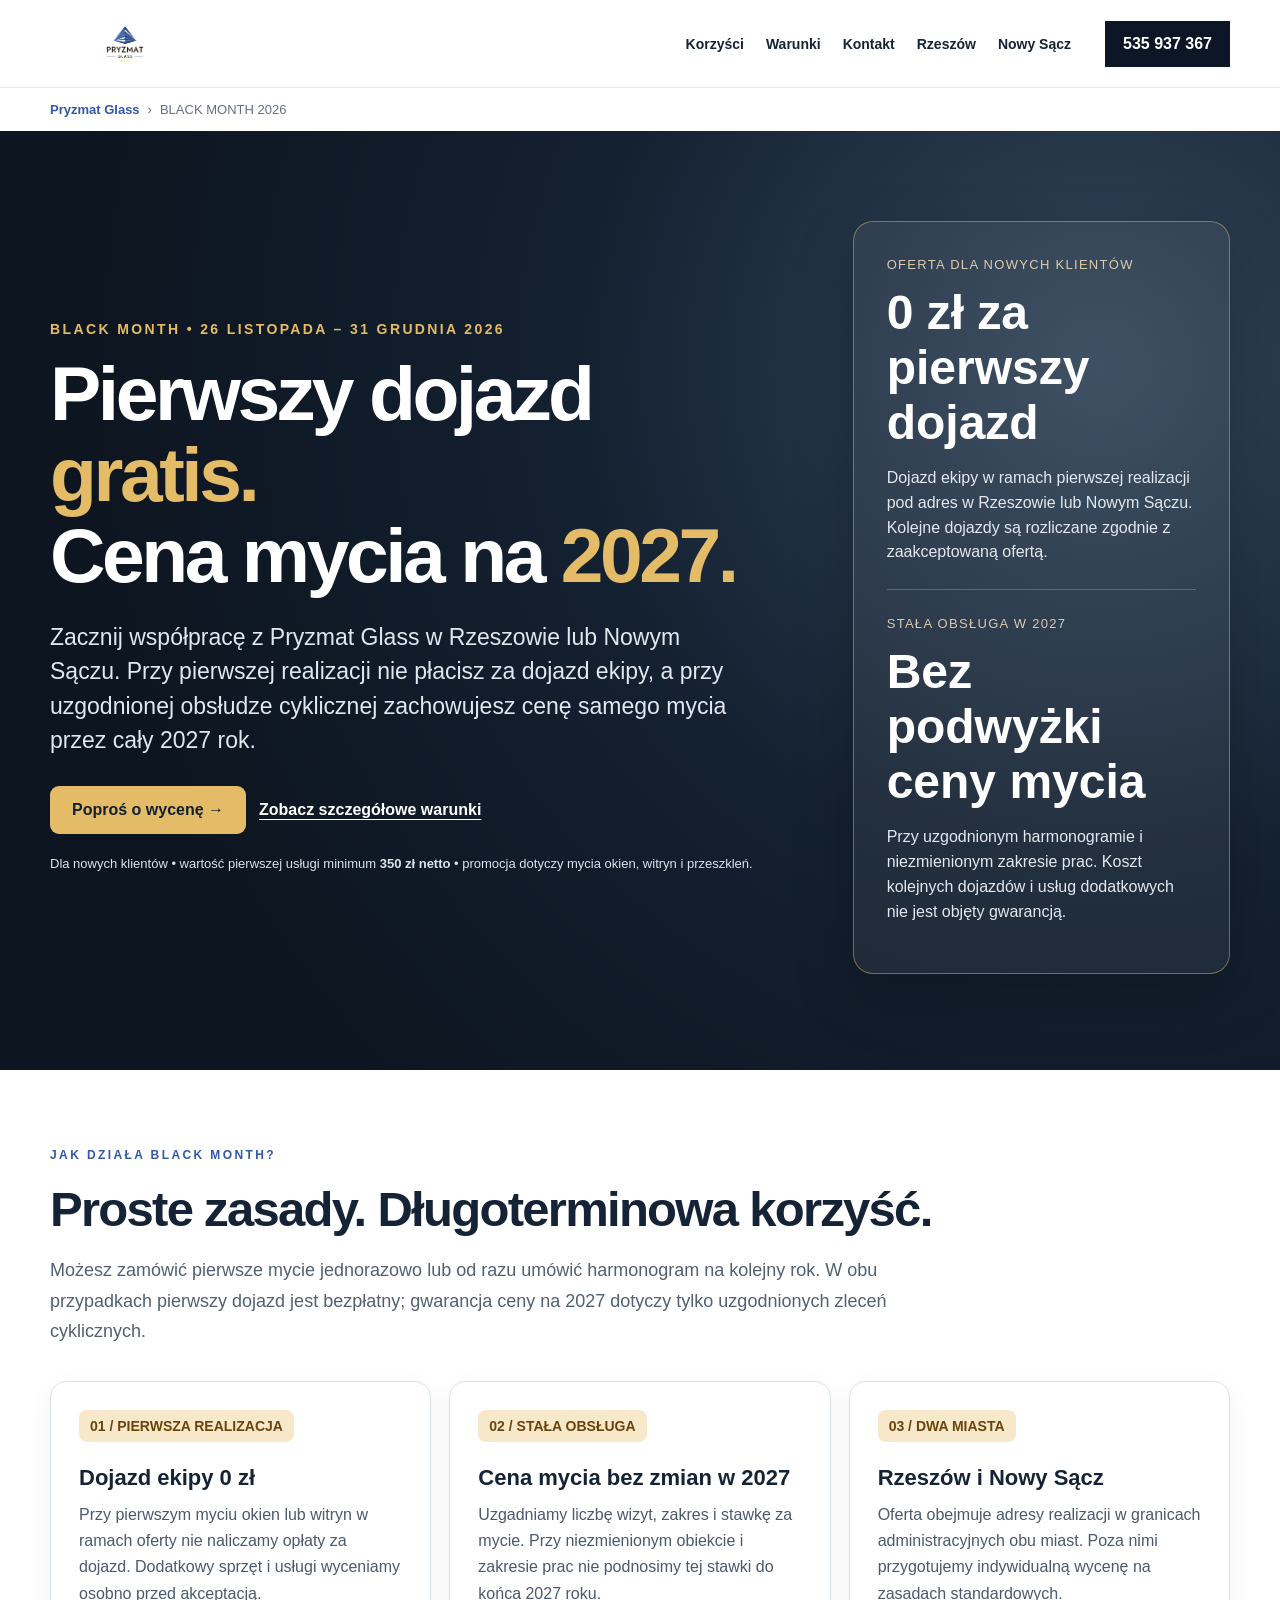
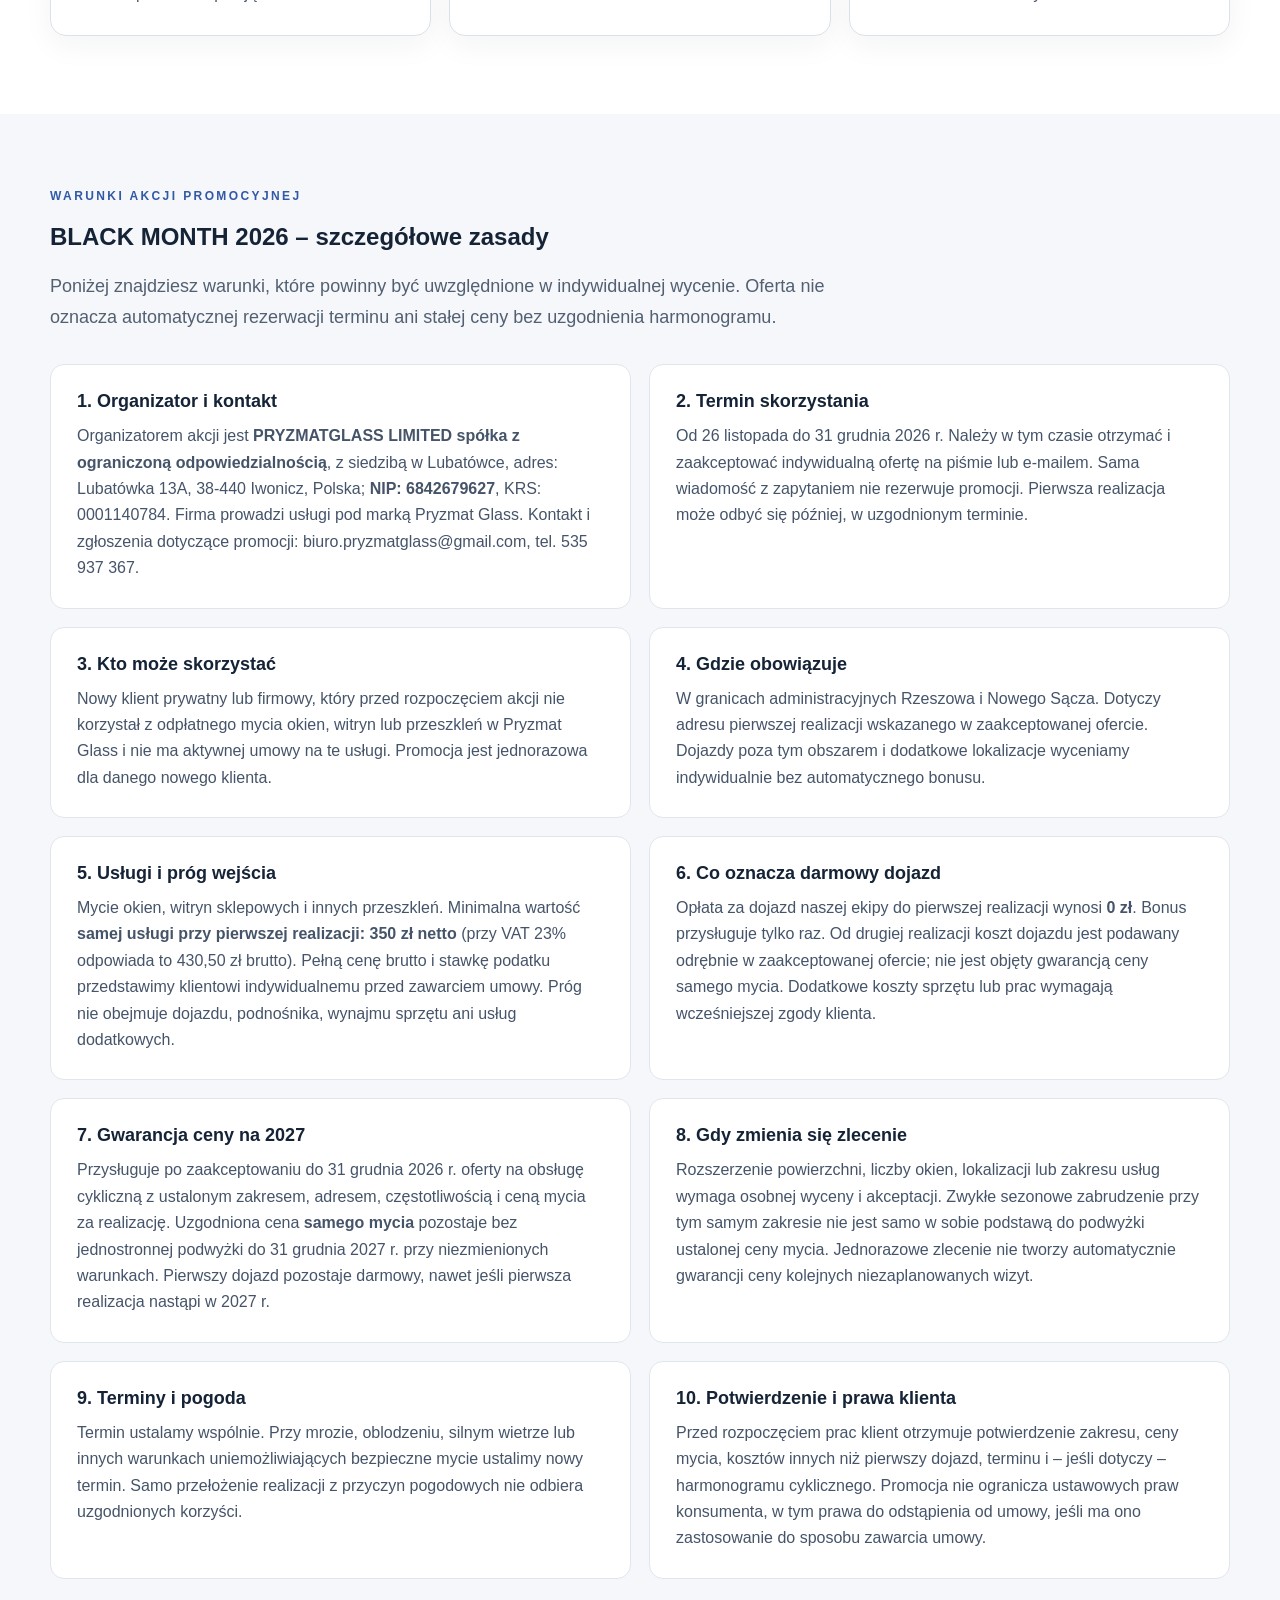
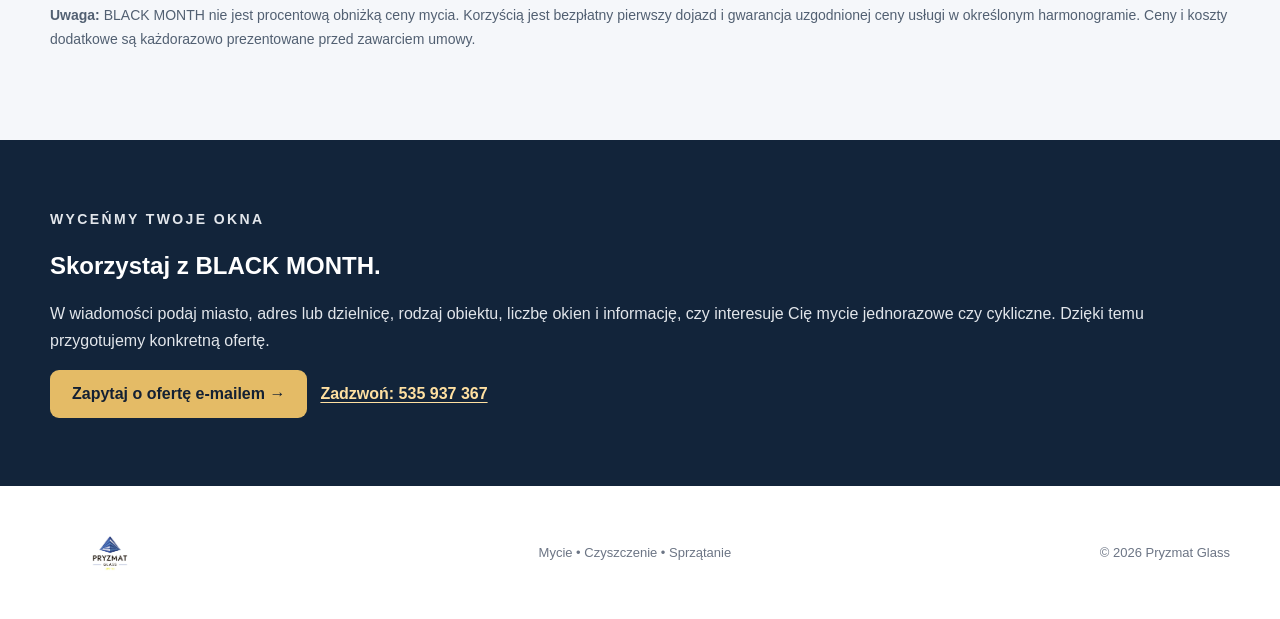
==== commit f00405a6: "Identify PRYZMATGLASS LIMITED as Black Month organizer" ====
--- a/black-month/index.html
+++ b/black-month/index.html
@@ -49,7 +49,7 @@
 <p class="eyebrow blue">WARUNKI AKCJI PROMOCYJNEJ</p><h2 id="bm-warunki-title">BLACK MONTH 2026 – szczegółowe zasady</h2>
 <p class="bm-intro">Poniżej znajdziesz warunki, które powinny być uwzględnione w indywidualnej wycenie. Oferta nie oznacza automatycznej rezerwacji terminu ani stałej ceny bez uzgodnienia harmonogramu.</p>
 <div class="bm-terms-list">
-<section class="bm-term"><h3>1. Organizator i kontakt</h3><p>Akcję prowadzi firma usługowa Pryzmat Glass. Zapytania i reklamacje dotyczące promocji: <a href="mailto:biuro.pryzmatglass@gmail.com">biuro.pryzmatglass@gmail.com</a>, tel. <a href="tel:+48535937367">535 937 367</a>. Pełne dane identyfikujące podmiot zawierający umowę przekazujemy w indywidualnej ofercie przed jej akceptacją.</p></section>
+<section class="bm-term"><h3>1. Organizator i kontakt</h3><p>Organizatorem akcji jest <strong>PRYZMATGLASS LIMITED spółka z ograniczoną odpowiedzialnością</strong>, z siedzibą w Lubatówce, adres: Lubatówka 13A, 38-440 Iwonicz, Polska; <strong>NIP: 6842679627</strong>, KRS: 0001140784. Firma prowadzi usługi pod marką Pryzmat Glass. Kontakt i zgłoszenia dotyczące promocji: <a href="mailto:biuro.pryzmatglass@gmail.com">biuro.pryzmatglass@gmail.com</a>, tel. <a href="tel:+48535937367">535 937 367</a>.</p></section>
 <section class="bm-term"><h3>2. Termin skorzystania</h3><p>Od <time datetime="2026-11-26">26 listopada</time> do <time datetime="2026-12-31">31 grudnia 2026 r.</time> Należy w tym czasie otrzymać i zaakceptować indywidualną ofertę na piśmie lub e-mailem. Sama wiadomość z zapytaniem nie rezerwuje promocji. Pierwsza realizacja może odbyć się później, w uzgodnionym terminie.</p></section>
 <section class="bm-term"><h3>3. Kto może skorzystać</h3><p>Nowy klient prywatny lub firmowy, który przed rozpoczęciem akcji nie korzystał z odpłatnego mycia okien, witryn lub przeszkleń w Pryzmat Glass i nie ma aktywnej umowy na te usługi. Promocja jest jednorazowa dla danego nowego klienta.</p></section>
 <section class="bm-term"><h3>4. Gdzie obowiązuje</h3><p>W granicach administracyjnych Rzeszowa i Nowego Sącza. Dotyczy adresu pierwszej realizacji wskazanego w zaakceptowanej ofercie. Dojazdy poza tym obszarem i dodatkowe lokalizacje wyceniamy indywidualnie bez automatycznego bonusu.</p></section>
